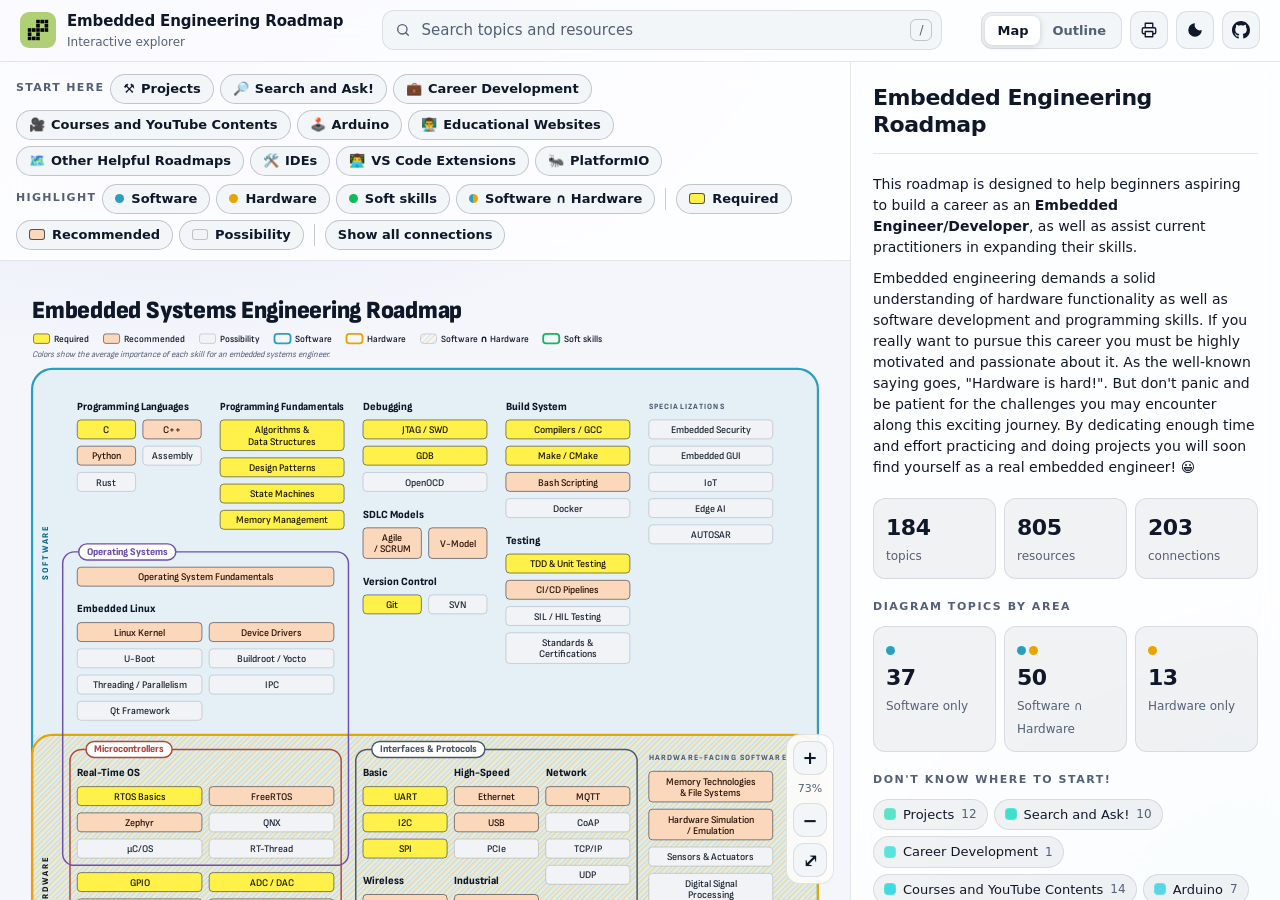
==== explorer/index.html @ 4564daca "refactor: rename site/ to explorer/" ====
<!doctype html>
<html lang="en" data-theme="dark">
<head>
  <meta charset="utf-8">
  <meta name="viewport" content="width=device-width, initial-scale=1">
  <meta http-equiv="Content-Security-Policy" content="default-src 'self'; script-src 'self'; style-src 'self'; font-src 'self'; img-src 'self' data:; connect-src 'self' https://raw.githubusercontent.com; base-uri 'none'; form-action 'none'; object-src 'none'">
  <title>Embedded Engineering Roadmap · Explorer</title>
  <meta name="description" content="Interactive map of the Embedded Systems Engineering Roadmap: explore topics, how they connect, and their learning resources.">
  <link rel="icon" href="assets/logo.svg" type="image/svg+xml">
  <link rel="stylesheet" href="styles.css">
  <link rel="stylesheet" href="map.css">
  <script type="module" src="app.js"></script>
</head>
<body>
  <div class="app">
    <header class="topbar">
      <a class="brand" href="#/" aria-label="Roadmap overview">
        <img class="brand-mark" src="assets/logo.svg" alt="" width="36" height="36">
        <span class="brand-text">
          <strong>Embedded Engineering Roadmap</strong>
          <span>Interactive explorer</span>
        </span>
      </a>

      <div class="search" role="search">
        <svg class="search-icon" viewBox="0 0 24 24" width="16" height="16" aria-hidden="true"><circle cx="11" cy="11" r="7" fill="none" stroke="currentColor" stroke-width="2"/><path d="m20 20-4.2-4.2" stroke="currentColor" stroke-width="2" stroke-linecap="round"/></svg>
        <input id="search" type="search" placeholder="Search topics and resources" autocomplete="off" spellcheck="false"
          role="combobox" aria-label="Search topics and resources" aria-expanded="false" aria-controls="search-results" aria-autocomplete="list">
        <kbd aria-hidden="true">/</kbd>
        <div id="search-results" class="search-results" role="listbox" aria-label="Search results" hidden></div>
      </div>

      <div class="actions">
        <div class="segmented" role="tablist" aria-label="View">
          <button type="button" role="tab" data-view="map" aria-selected="true" aria-controls="diagram">Map</button>
          <button type="button" role="tab" data-view="list" aria-selected="false" aria-controls="outline">Outline</button>
        </div>
        <button type="button" id="print" class="icon-btn" aria-label="Print or save the roadmap as PDF" title="Print or save as PDF (A4)">
          <svg viewBox="0 0 24 24" width="18" height="18" aria-hidden="true"><path d="M7 9V3h10v6M7 17H5a2 2 0 0 1-2-2v-4a2 2 0 0 1 2-2h14a2 2 0 0 1 2 2v4a2 2 0 0 1-2 2h-2M7 14h10v7H7z" fill="none" stroke="currentColor" stroke-width="1.8" stroke-linejoin="round"/></svg>
        </button>
        <a class="icon-btn text-btn" href="Embedded-Engineering-Roadmap.pdf" download data-download hidden title="Download the roadmap as PDF (A4)">
          <svg viewBox="0 0 24 24" width="16" height="16" aria-hidden="true"><path d="M12 4v11m0 0-4.5-4.5M12 15l4.5-4.5M5 19h14" fill="none" stroke="currentColor" stroke-width="1.9" stroke-linecap="round" stroke-linejoin="round"/></svg>PDF
        </a>
        <a class="icon-btn text-btn" href="Embedded-Engineering-Roadmap.png" download data-download hidden title="Download the roadmap as PNG image">
          <svg viewBox="0 0 24 24" width="16" height="16" aria-hidden="true"><path d="M12 4v11m0 0-4.5-4.5M12 15l4.5-4.5M5 19h14" fill="none" stroke="currentColor" stroke-width="1.9" stroke-linecap="round" stroke-linejoin="round"/></svg>PNG
        </a>
        <button type="button" id="theme" class="icon-btn" aria-label="Switch color theme" title="Switch color theme">
          <svg viewBox="0 0 24 24" width="18" height="18" aria-hidden="true"><path d="M12 3a9 9 0 1 0 9 9A7 7 0 0 1 12 3Z" fill="currentColor"/></svg>
        </button>
        <a class="icon-btn" href="https://github.com/m3y54m/Embedded-Engineering-Roadmap" target="_blank" rel="noopener noreferrer" aria-label="Repository on GitHub" title="Repository on GitHub">
          <svg viewBox="0 0 16 16" width="18" height="18" aria-hidden="true"><path fill="currentColor" d="M8 0C3.58 0 0 3.58 0 8c0 3.54 2.29 6.53 5.47 7.59.4.07.55-.17.55-.38 0-.19-.01-.82-.01-1.49-2.01.37-2.53-.49-2.69-.94-.09-.23-.48-.94-.82-1.13-.28-.15-.68-.52-.01-.53.63-.01 1.08.58 1.23.82.72 1.21 1.87.87 2.33.66.07-.52.28-.87.51-1.07-1.78-.2-3.64-.89-3.64-3.95 0-.87.31-1.59.82-2.15-.08-.2-.36-1.02.08-2.12 0 0 .67-.21 2.2.82.64-.18 1.32-.27 2-.27.68 0 1.36.09 2 .27 1.53-1.04 2.2-.82 2.2-.82.44 1.1.16 1.92.08 2.12.51.56.82 1.27.82 2.15 0 3.07-1.87 3.75-3.65 3.95.29.25.54.73.54 1.48 0 1.07-.01 1.93-.01 2.2 0 .21.15.46.55.38A8.01 8.01 0 0 0 16 8c0-4.42-3.58-8-8-8Z"/></svg>
        </a>
      </div>
    </header>

    <main class="layout">
      <section class="stage" aria-label="Roadmap">
        <div id="diagram" class="map-view" role="tabpanel" hidden></div>
        <div id="outline" class="outline" role="tabpanel" hidden></div>
        <div id="status" class="status" role="status">
          <span class="spinner" aria-hidden="true"></span>
          <span>Loading roadmap…</span>
        </div>
      </section>

      <aside id="panel" class="panel" aria-label="Topic details" tabindex="-1"></aside>
    </main>
  </div>
</body>
</html>
---- explorer/styles.css ----
@font-face {
  font-family: "Sofia Sans Semi Condensed";
  src: url("fonts/SofiaSansSemiCondensed.woff2") format("woff2");
  font-weight: 1 1000;
  font-display: swap;
}

:root {
  --font: "Inter", ui-sans-serif, system-ui, -apple-system, "Segoe UI", Roboto, "Helvetica Neue", Arial, sans-serif, "Apple Color Emoji", "Segoe UI Emoji";
  /* The roadmap's display typeface. */
  --font-display: "Sofia Sans Semi Condensed", "Arial Narrow", var(--font);
  --radius: 14px;
  --ease: cubic-bezier(0.22, 1, 0.36, 1);
}

html[data-theme="dark"] {
  color-scheme: dark;
  --bg: #060914;
  --glow-a: rgba(91, 103, 255, 0.18);
  --glow-b: rgba(20, 184, 166, 0.12);
  --surface: rgba(14, 20, 37, 0.74);
  --surface-solid: #0f1628;
  --surface-2: rgba(30, 41, 68, 0.55);
  --chip: rgba(148, 163, 184, 0.1);
  --chip-hover: rgba(148, 163, 184, 0.18);
  --border: rgba(148, 163, 184, 0.14);
  --border-strong: rgba(148, 163, 184, 0.3);
  --text: #e9edf6;
  --muted: #94a3b8;
  --accent: #8fa8ff;
  --accent-2: #c38bff;
  --ring: rgba(143, 168, 255, 0.28);
  --shadow: 0 24px 64px rgba(0, 0, 0, 0.5);
  --beginner: #5eead4;
  --gem: #fcd34d;
  --sw: #62c6de;
  --hw: #ffc43d;
  --ss: #2ee07a;
  --sw-text: #7fd6eb;
  --hw-text: #ffd36b;
  --ss-text: #5ef09a;
  --g-os: #b9a6e0;
  --g-mcu: #ee9f97;
  --g-ifc: #b7c0cf;
  --area-tint: 0.07;
  --imp-required: #f4dc3a;
  --imp-required-text: #221c00;
  --imp-recommended: #f6c6a2;
  --imp-recommended-text: #2b1407;
  --imp-possible: #1d263b;
  --imp-possible-text: #dbe2ee;
  --box-edge: rgba(0, 0, 0, 0.55);
}

html[data-theme="light"] {
  color-scheme: light;
  --bg: #f4f6fb;
  --glow-a: rgba(99, 102, 241, 0.14);
  --glow-b: rgba(20, 184, 166, 0.12);
  --surface: rgba(255, 255, 255, 0.82);
  --surface-solid: #ffffff;
  --surface-2: rgba(241, 245, 249, 0.9);
  --chip: rgba(15, 23, 42, 0.05);
  --chip-hover: rgba(15, 23, 42, 0.09);
  --border: rgba(15, 23, 42, 0.1);
  --border-strong: rgba(15, 23, 42, 0.22);
  --text: #0f172a;
  --muted: #526077;
  --accent: #4f5ff0;
  --accent-2: #9b4fe0;
  --ring: rgba(79, 95, 240, 0.2);
  --shadow: 0 24px 60px rgba(15, 23, 42, 0.16);
  --beginner: #0f9f8f;
  --gem: #b7791f;
  --sw: #2b9fbf;
  --hw: #e8a400;
  --ss: #12b85a;
  --sw-text: #0b6a85;
  --hw-text: #8a5b00;
  --ss-text: #0b7a3b;
  --g-os: #6d4fb0;
  --g-mcu: #b2453c;
  --g-ifc: #4b5567;
  --area-tint: 0.08;
  --imp-required: #fff04a;
  --imp-required-text: #1d1a00;
  --imp-recommended: #fbd7bb;
  --imp-recommended-text: #2b1407;
  --imp-possible: #f1f3f6;
  --imp-possible-text: #1f2937;
  --box-edge: rgba(15, 23, 42, 0.7);
}

*,
*::before,
*::after {
  box-sizing: border-box;
}

[hidden] {
  display: none !important;
}

html,
body {
  height: 100%;
}

body {
  margin: 0;
  font: 15px/1.5 var(--font);
  color: var(--text);
  background:
    radial-gradient(1100px 760px at 12% -12%, var(--glow-a), transparent 62%),
    radial-gradient(900px 700px at 105% 110%, var(--glow-b), transparent 60%),
    var(--bg);
  overflow: hidden;
  -webkit-font-smoothing: antialiased;
}

a {
  color: var(--accent);
}

button {
  font: inherit;
  color: inherit;
}

:focus-visible {
  outline: 2px solid var(--accent);
  outline-offset: 2px;
}

.app {
  display: grid;
  grid-template-rows: auto minmax(0, 1fr);
  height: 100dvh;
}

/* Top bar */

.topbar {
  position: relative;
  z-index: 10;
  display: flex;
  align-items: center;
  gap: 18px;
  padding: 10px 20px;
  border-bottom: 1px solid var(--border);
  background: var(--surface);
  backdrop-filter: blur(16px) saturate(1.2);
}

.brand {
  display: flex;
  align-items: center;
  gap: 11px;
  color: inherit;
  text-decoration: none;
  white-space: nowrap;
}

.brand-mark {
  display: block;
  flex: none;
  width: 36px;
  height: 36px;
  border-radius: 9px;
}

.brand-text strong {
  display: block;
  font-size: 15px;
  letter-spacing: -0.01em;
}

.brand-text span {
  display: block;
  font-size: 12px;
  color: var(--muted);
}

.search {
  position: relative;
  flex: 1;
  max-width: 560px;
  margin-inline: auto;
}

.search input {
  width: 100%;
  height: 40px;
  padding: 0 40px 0 38px;
  border: 1px solid var(--border);
  border-radius: 12px;
  background: var(--surface-2);
  color: var(--text);
  font: inherit;
  outline: none;
  transition: border-color 0.15s, box-shadow 0.15s;
}

.search input::placeholder {
  color: var(--muted);
}

.search input:focus {
  border-color: var(--accent);
  box-shadow: 0 0 0 4px var(--ring);
}

.search input::-webkit-search-cancel-button {
  display: none;
}

.search-icon {
  position: absolute;
  top: 50%;
  left: 13px;
  color: var(--muted);
  transform: translateY(-50%);
  pointer-events: none;
}

.search kbd {
  position: absolute;
  top: 50%;
  right: 10px;
  min-width: 22px;
  padding: 1px 6px;
  border: 1px solid var(--border-strong);
  border-radius: 6px;
  color: var(--muted);
  font: 12px/18px var(--font);
  text-align: center;
  transform: translateY(-50%);
  pointer-events: none;
}

.search input:focus ~ kbd {
  display: none;
}

.search-results {
  position: absolute;
  top: calc(100% + 8px);
  right: 0;
  left: 0;
  max-height: min(70vh, 540px);
  padding: 6px;
  overflow: auto;
  border: 1px solid var(--border);
  border-radius: var(--radius);
  background: var(--surface-solid);
  box-shadow: var(--shadow);
}

.result-group {
  padding: 10px 10px 4px;
  color: var(--muted);
  font-size: 11px;
  font-weight: 700;
  letter-spacing: 0.12em;
  text-transform: uppercase;
}

.result {
  display: flex;
  align-items: center;
  gap: 10px;
  padding: 8px 10px;
  border-radius: 10px;
  cursor: pointer;
}

.result[aria-selected="true"],
.result:hover {
  background: var(--chip-hover);
}

.result-main {
  min-width: 0;
}

.result-title {
  overflow: hidden;
  text-overflow: ellipsis;
  white-space: nowrap;
}

.result-sub {
  overflow: hidden;
  color: var(--muted);
  font-size: 12px;
  text-overflow: ellipsis;
  white-space: nowrap;
}

.result-empty {
  padding: 14px 12px;
  color: var(--muted);
}

.actions {
  display: flex;
  align-items: center;
  gap: 8px;
}

.segmented {
  display: flex;
  padding: 3px;
  border: 1px solid var(--border);
  border-radius: 11px;
  background: var(--surface-2);
}

.segmented button {
  padding: 5px 12px;
  border: 0;
  border-radius: 8px;
  background: transparent;
  color: var(--muted);
  font-size: 13px;
  font-weight: 600;
  cursor: pointer;
}

.segmented button[aria-selected="true"] {
  background: var(--surface-solid);
  color: var(--text);
  box-shadow: 0 1px 6px rgba(0, 0, 0, 0.18);
}

.icon-btn {
  display: inline-grid;
  place-items: center;
  width: 38px;
  height: 38px;
  border: 1px solid var(--border);
  border-radius: 11px;
  background: var(--surface-2);
  color: var(--text);
  cursor: pointer;
  transition: background 0.15s, border-color 0.15s;
}

.icon-btn:hover {
  border-color: var(--border-strong);
  background: var(--chip-hover);
}

.text-btn {
  width: auto;
  grid-auto-flow: column;
  gap: 6px;
  padding: 0 11px;
  font-size: 13px;
  font-weight: 600;
  text-decoration: none;
}

/* Layout */

.layout {
  display: grid;
  grid-template-columns: minmax(0, 1fr) minmax(340px, 430px);
  min-height: 0;
}

.stage {
  position: relative;
  min-width: 0;
  min-height: 0;
}

.status {
  position: absolute;
  inset: 0;
  display: flex;
  align-items: center;
  justify-content: center;
  gap: 12px;
  color: var(--muted);
}

.spinner {
  width: 18px;
  height: 18px;
  border: 2px solid var(--border-strong);
  border-top-color: var(--accent);
  border-radius: 50%;
  animation: spin 0.8s linear infinite;
}

@keyframes spin {
  to {
    transform: rotate(360deg);
  }
}

.tooltip {
  position: absolute;
  top: 0;
  left: 0;
  z-index: 5;
  max-width: 300px;
  padding: 10px 12px;
  border: 1px solid var(--border);
  border-radius: 12px;
  background: color-mix(in srgb, var(--surface-solid) 72%, transparent);
  backdrop-filter: blur(3px);
  box-shadow: var(--shadow);
  font-size: 13px;
  pointer-events: none;
}

.tooltip strong {
  display: block;
  line-height: 1.3;
}

.tip-meta {
  color: var(--muted);
  font-size: 12px;
}

.tip-hint {
  margin-top: 6px;
  padding-top: 6px;
  border-top: 1px solid var(--border);
  color: var(--muted);
  font-size: 12px;
}

/* Outline view */

.outline {
  position: absolute;
  inset: 0;
  padding: 28px clamp(16px, 4vw, 56px) 48px;
  overflow: auto;
}

.outline h2 {
  margin: 0;
  font-size: 22px;
  letter-spacing: -0.02em;
}

.outline-group {
  margin-top: 26px;
}

.outline-group > h3 {
  margin: 0 0 8px;
  color: var(--muted);
  font-size: 12px;
  letter-spacing: 0.14em;
  text-transform: uppercase;
}

.tree {
  margin: 0;
  padding: 0;
  list-style: none;
}

.tree .tree {
  margin-left: 18px;
  padding-left: 10px;
  border-left: 1px dashed var(--border-strong);
}

.tree summary {
  display: flex;
  align-items: center;
  list-style: none;
  cursor: pointer;
}

.tree summary::-webkit-details-marker {
  display: none;
}

.tree summary::before {
  content: "";
  width: 7px;
  height: 7px;
  margin: 0 8px 0 4px;
  border-right: 1.6px solid var(--muted);
  border-bottom: 1.6px solid var(--muted);
  transform: rotate(-45deg);
  transition: transform 0.2s var(--ease);
}

.tree details[open] > summary::before {
  transform: rotate(45deg);
}

.tree li > .tree-btn {
  margin-left: 19px;
}

.tree-btn {
  display: flex;
  flex: 1;
  align-items: center;
  gap: 10px;
  min-width: 0;
  margin: 1px 0;
  padding: 6px 10px;
  border: 1px solid transparent;
  border-radius: 10px;
  background: transparent;
  text-align: left;
  cursor: pointer;
}

.tree-btn:hover {
  background: var(--chip);
}

.tree-btn[aria-current="true"] {
  border-color: var(--border-strong);
  background: var(--chip-hover);
}

.tree-title {
  flex: 1;
  min-width: 0;
}

.tree-count {
  color: var(--muted);
  font-size: 12px;
  font-variant-numeric: tabular-nums;
}

/* Details panel */

.panel {
  position: relative;
  z-index: 3;
  padding: 22px 22px 40px;
  overflow: auto;
  border-left: 1px solid var(--border);
  background: var(--surface);
  backdrop-filter: blur(18px) saturate(1.2);
  outline: none;
}

.panel-head {
  padding-bottom: 14px;
  border-bottom: 1px solid var(--border);
}

.crumbs {
  display: flex;
  flex-wrap: wrap;
  gap: 2px 4px;
  margin-bottom: 6px;
  color: var(--muted);
  font-size: 12px;
}

.crumbs button {
  padding: 0;
  border: 0;
  background: none;
  color: var(--muted);
  cursor: pointer;
}

.crumbs button:hover {
  color: var(--accent);
}

.panel-title {
  display: flex;
  align-items: center;
  gap: 10px;
  margin: 0;
  font-size: 22px;
  line-height: 1.25;
  letter-spacing: -0.02em;
}

.title-icon {
  font-size: 22px;
}

.swatch {
  display: inline-block;
  flex: none;
  width: 12px;
  height: 12px;
  border-radius: 4px;
  box-shadow: inset 0 0 0 1px rgba(255, 255, 255, 0.15);
}

.panel-title .swatch {
  width: 14px;
  height: 14px;
}

.meta {
  display: flex;
  flex-wrap: wrap;
  gap: 6px;
  margin-top: 12px;
}

.pill {
  padding: 3px 10px;
  border: 1px solid var(--border);
  border-radius: 999px;
  background: var(--chip);
  color: var(--muted);
  font-size: 12px;
}

.panel-section {
  margin-top: 20px;
}

.panel-section > h3,
.res-head h3 {
  margin: 0 0 10px;
  color: var(--muted);
  font-size: 11px;
  font-weight: 700;
  letter-spacing: 0.14em;
  text-transform: uppercase;
}

.desc p,
.desc ul {
  margin: 0 0 10px;
  color: var(--text);
  font-size: 14px;
}

.desc ul {
  padding-left: 20px;
}

.desc code {
  padding: 1px 5px;
  border-radius: 5px;
  background: var(--chip);
  font-size: 0.92em;
}

.chips {
  display: flex;
  flex-wrap: wrap;
  gap: 6px;
}

.chip-btn {
  display: inline-flex;
  align-items: center;
  gap: 7px;
  max-width: 100%;
  padding: 5px 10px;
  border: 1px solid var(--border);
  border-radius: 999px;
  background: var(--chip);
  font-size: 13px;
  text-align: left;
  cursor: pointer;
  transition: border-color 0.15s, background 0.15s;
}

.chip-btn:hover {
  border-color: var(--border-strong);
  background: var(--chip-hover);
}

.chip-btn .n {
  color: var(--muted);
  font-size: 12px;
  font-variant-numeric: tabular-nums;
}

.related {
  display: grid;
  gap: 6px;
  margin: 0;
  padding: 0;
  list-style: none;
}

.related button {
  display: grid;
  grid-template-columns: auto 1fr;
  gap: 2px 10px;
  width: 100%;
  padding: 8px 10px;
  border: 1px solid var(--border);
  border-radius: 12px;
  background: var(--chip);
  text-align: left;
  cursor: pointer;
}

.related button:hover {
  border-color: var(--border-strong);
  background: var(--chip-hover);
}

.related .swatch {
  margin-top: 5px;
}

.related .why {
  grid-column: 2;
  color: var(--muted);
  font-size: 12px;
  line-height: 1.4;
}

.res-head {
  display: flex;
  align-items: baseline;
  justify-content: space-between;
  gap: 10px;
}

.res-head .count {
  color: var(--muted);
  font-size: 12px;
}

.toggle {
  display: flex;
  align-items: center;
  gap: 8px;
  margin-bottom: 10px;
  color: var(--muted);
  font-size: 13px;
  cursor: pointer;
}

.toggle input {
  accent-color: var(--accent);
}

.filters {
  display: flex;
  flex-wrap: wrap;
  gap: 6px;
  margin-bottom: 12px;
}

.filter {
  padding: 4px 10px;
  border: 1px solid var(--border);
  border-radius: 999px;
  background: transparent;
  color: var(--muted);
  font-size: 12px;
  cursor: pointer;
}

.filter[aria-pressed="true"] {
  border-color: var(--accent);
  background: var(--ring);
  color: var(--text);
}

.filter.reset {
  border-style: dashed;
}

.res-group {
  margin: 14px 0 6px;
}

.res-group button {
  padding: 0;
  border: 0;
  background: none;
  color: var(--text);
  font-size: 13px;
  font-weight: 700;
  cursor: pointer;
}

.res-group button:hover {
  color: var(--accent);
}

.res-list {
  display: grid;
  gap: 8px;
  margin: 0;
  padding: 0;
  list-style: none;
}

.res {
  position: relative;
  display: grid;
  grid-template-columns: 34px minmax(0, 1fr);
  gap: 12px;
  padding: 10px 12px;
  border: 1px solid var(--border);
  border-radius: 12px;
  background: var(--chip);
  transition: border-color 0.15s, background-color 0.15s, box-shadow 0.15s, transform 0.15s var(--ease);
}

.res:hover {
  border-color: var(--accent);
  background: color-mix(in srgb, var(--accent) 7%, var(--chip));
  box-shadow: 0 4px 14px -6px color-mix(in srgb, var(--accent) 45%, transparent);
  transform: translateY(-1px);
}

.res:focus-within {
  border-color: var(--accent);
  box-shadow: 0 0 0 3px var(--ring);
}

.res.flash {
  animation: flash 1.8s var(--ease);
}

@keyframes flash {
  0%,
  40% {
    border-color: var(--accent);
    box-shadow: 0 0 0 4px var(--ring);
  }
}

.res-icon {
  display: grid;
  place-items: center;
  width: 34px;
  height: 34px;
  border-radius: 10px;
  background: var(--surface-2);
  font-size: 17px;
}

.res-title {
  color: var(--text);
  font-weight: 600;
  line-height: 1.35;
  text-decoration: none;
  outline: none;
}

/* The title link covers the whole card, so clicking anywhere on it opens the resource. */
.res-title::after {
  content: "";
  position: absolute;
  inset: 0;
  border-radius: 12px;
}

.res-meta {
  display: flex;
  flex-wrap: wrap;
  align-items: center;
  gap: 4px 8px;
  margin-top: 4px;
  color: var(--muted);
  font-size: 12px;
}

.badge {
  padding: 0 7px;
  border-radius: 999px;
  font-size: 11px;
  font-weight: 700;
  line-height: 18px;
}

.badge.beginner {
  background: color-mix(in srgb, var(--beginner) 18%, transparent);
  color: var(--beginner);
}

.badge.gem {
  background: color-mix(in srgb, var(--gem) 18%, transparent);
  color: var(--gem);
}

.res-note {
  margin: 4px 0 0;
  color: var(--muted);
  font-size: 13px;
}

.res-also {
  position: relative;
  z-index: 1;
  margin-top: 6px;
  color: var(--muted);
  font-size: 12px;
}

.link-btn {
  padding: 0;
  border: 0;
  background: none;
  color: var(--accent);
  cursor: pointer;
}

.link-btn:hover {
  text-decoration: underline;
}

.empty {
  padding: 16px;
  border: 1px dashed var(--border-strong);
  border-radius: 12px;
  color: var(--muted);
  font-size: 13px;
  text-align: center;
}

.stats {
  display: grid;
  grid-template-columns: repeat(3, 1fr);
  gap: 8px;
}

.stat {
  padding: 12px;
  border: 1px solid var(--border);
  border-radius: 12px;
  background: var(--chip);
}

.stat b {
  display: block;
  font-size: 22px;
  letter-spacing: -0.02em;
}

.stat span {
  color: var(--muted);
  font-size: 12px;
}

.howto {
  display: grid;
  gap: 6px;
  margin: 0;
  padding: 0;
  color: var(--muted);
  font-size: 13px;
  list-style: none;
}

.howto kbd {
  padding: 0 5px;
  border: 1px solid var(--border-strong);
  border-radius: 5px;
  font: 12px var(--font);
}

.credits {
  display: grid;
  grid-template-columns: 48px minmax(0, 1fr);
  gap: 14px;
  align-items: start;
  color: var(--muted);
  font-size: 13px;
}

.credits-logo {
  border-radius: 10px;
}

.credits-body p {
  margin: 0 0 4px;
}

.credits-body strong {
  color: var(--text);
}

.credits-badge {
  display: block;
  margin-top: 8px;
}

.sheet-close {
  display: none;
}

/* Area markers used across views */

.area-dots {
  display: inline-flex;
  gap: 3px;
  align-items: center;
  flex: none;
}

.dot {
  display: inline-block;
  width: 9px;
  height: 9px;
  border-radius: 50%;
}

.dot.sw { background: var(--sw); }
.dot.hw { background: var(--hw); }
.dot.ss { background: var(--ss); }

.result-title .area-dots {
  margin-left: 8px;
}

.tip-areas {
  display: flex;
  align-items: center;
  gap: 6px;
  margin-top: 2px;
  font-size: 12px;
}

.area-pill {
  display: inline-flex;
  align-items: center;
  gap: 6px;
  color: var(--text);
}

.imp-pill.required {
  border-color: transparent;
  background: var(--imp-required);
  color: var(--imp-required-text);
  font-weight: 600;
}

.imp-pill.recommended {
  border-color: transparent;
  background: var(--imp-recommended);
  color: var(--imp-recommended-text);
  font-weight: 600;
}

.stats.areas .stat .area-dots {
  margin-bottom: 4px;
}

.tree-btn .area-dots {
  margin-right: 4px;
}

/* Map view styles are in map.css. */

/* Small screens: the panel becomes a bottom sheet. */

@media (max-width: 960px) {
  .layout {
    grid-template-columns: minmax(0, 1fr);
  }

  .panel {
    position: fixed;
    right: 0;
    bottom: 0;
    left: 0;
    z-index: 30;
    max-height: 80dvh;
    border-top: 1px solid var(--border);
    border-left: 0;
    border-radius: 22px 22px 0 0;
    background: var(--surface-solid);
    box-shadow: var(--shadow);
    transform: translateY(105%);
    transition: transform 0.35s var(--ease);
  }

  .panel.open {
    transform: none;
  }

  .sheet-close {
    display: inline-grid;
    float: right;
    width: 32px;
    height: 32px;
  }

  .brand-text span {
    display: none;
  }

  .topbar {
    flex-wrap: wrap;
    gap: 10px;
    padding: 10px 12px;
  }

  .search {
    order: 3;
    flex-basis: 100%;
    max-width: none;
  }

  .actions {
    margin-left: auto;
  }
}

@media (max-width: 520px) {
  .brand-text {
    display: none;
  }

  .actions {
    gap: 6px;
  }

  /* Phones get the PDF download instead of printing. */
  #print {
    display: none;
  }

  .text-btn {
    padding: 0 9px;
  }

  .text-btn svg {
    display: none;
  }
}

@media (prefers-reduced-motion: reduce) {
  *,
  *::before,
  *::after {
    animation: none !important;
    transition: none !important;
  }
}
---- explorer/map.css ----
/* Map view: the roadmap diagram. */

.map-view {
  position: absolute;
  inset: 0;
  display: grid;
  grid-template-rows: auto minmax(0, 1fr);
}

.map-top {
  position: relative;
  z-index: 2;
  display: grid;
  gap: 8px;
  padding: 12px 16px 10px;
  border-bottom: 1px solid var(--border);
  background: var(--surface);
  backdrop-filter: blur(12px);
}

.start-strip,
.map-toolbar {
  display: flex;
  flex-wrap: wrap;
  align-items: center;
  gap: 6px;
}

.start-strip > *,
.map-toolbar > * {
  flex: none;
}

.map-toolbar-label {
  min-width: 74px;
  color: var(--muted);
  font-size: 11px;
  font-weight: 700;
  letter-spacing: 0.12em;
  text-transform: uppercase;
}

.start-chip,
.map-chip {
  display: inline-flex;
  align-items: center;
  gap: 6px;
  min-height: 30px;
  padding: 4px 12px;
  border: 1px solid var(--border-strong);
  border-radius: 999px;
  background: var(--surface-2);
  color: var(--text);
  font-size: 13px;
  font-weight: 600;
  cursor: pointer;
  transition: background 0.15s, border-color 0.15s;
}

.start-chip:hover,
.map-chip:hover {
  border-color: var(--accent);
  background: var(--chip-hover);
}

.map-chip > span {
  display: inline-flex;
  align-items: center;
  gap: 7px;
}

.map-chip[aria-pressed="true"] {
  border-color: var(--accent);
  background: var(--accent);
  color: var(--bg);
}

.map-chip.clear {
  border-style: dashed;
  background: transparent;
}

.map-toolbar-sep {
  width: 1px;
  height: 22px;
  margin: 0 4px;
  background: var(--border-strong);
}

.map-summary {
  margin-left: 4px;
  color: var(--muted);
  font-size: 12.5px;
}

.dot.both {
  background: linear-gradient(90deg, var(--sw) 50%, var(--hw) 50%);
}

.imp-swatch {
  display: inline-block;
  width: 16px;
  height: 11px;
  border: 1px solid var(--box-edge);
  border-radius: 3px;
}

.imp-swatch.required { background: var(--imp-required); }
.imp-swatch.recommended { background: var(--imp-recommended); }
.imp-swatch.possible { background: var(--imp-possible); border-color: var(--border-strong); }

.map-canvas {
  position: relative;
  min-height: 0;
}

.diagram {
  display: block;
  width: 100%;
  height: 100%;
  font-family: var(--font-display);
  touch-action: none;
  user-select: none;
  cursor: grab;
}

.diagram.panning {
  cursor: grabbing;
}

.page-bg {
  fill: transparent;
}

.page-title {
  fill: var(--text);
  font-size: 34px;
  font-weight: 900;
  letter-spacing: -0.01em;
}

.legend-text {
  fill: var(--text);
  font-size: 13px;
  font-weight: 600;
}

.legend-note {
  fill: var(--muted);
  font-size: 12px;
  font-style: italic;
}

.legend-imp { stroke: var(--box-edge); stroke-width: 1; }
.legend-imp.required { fill: var(--imp-required); }
.legend-imp.recommended { fill: var(--imp-recommended); }
.legend-imp.possible { fill: var(--imp-possible); stroke: var(--border-strong); }
.legend-area { fill: none; stroke-width: 2.5; }
.legend-area.sw { stroke: var(--sw); }
.legend-area.hw { stroke: var(--hw); }
.legend-area.ss { stroke: var(--ss); }
.legend-hatch { fill: url(#cross-hatch); stroke: var(--border-strong); }

.area-fill {
  stroke: none;
  fill-opacity: var(--area-tint);
}

.area-fill.sw { fill: var(--sw); }
.area-fill.hw { fill: var(--hw); }
.area-fill.ss { fill: var(--ss); fill-opacity: calc(var(--area-tint) * 1.6); }

.area-line {
  fill: none;
  stroke-width: 3;
}

.area-line.sw { stroke: var(--sw); }
.area-line.hw { stroke: var(--hw); }
.area-line.ss { stroke: var(--ss); stroke-width: 2.5; }

.overlap-fill {
  fill: url(#cross-hatch);
}

.hatch-a,
.hatch-b {
  stroke-width: 2.4;
  stroke-opacity: 0.2;
}

.hatch-a { stroke: var(--sw); }
.hatch-b { stroke: var(--hw); }

.band-label {
  font-size: 12px;
  font-weight: 800;
  letter-spacing: 0.22em;
}

.band-label.sw { fill: var(--sw-text); }
.band-label.hw { fill: var(--hw-text); }
.band-label.both { fill: var(--text); }
.band-label.ss { fill: var(--ss-text); }

.group-line {
  fill: none;
  stroke-width: 2;
}

.group-line.g-os { stroke: var(--g-os); }
.group-line.g-mcu { stroke: var(--g-mcu); }
.group-line.g-ifc { stroke: var(--g-ifc); }

.tag-bg {
  fill: var(--surface-solid);
  stroke-width: 2;
}

.tag-text {
  font-size: 14px;
  font-weight: 800;
  pointer-events: none;
}

.group-tag.g-os .tag-bg { stroke: var(--g-os); }
.group-tag.g-mcu .tag-bg { stroke: var(--g-mcu); }
.group-tag.g-ifc .tag-bg { stroke: var(--g-ifc); }
.group-tag.g-os .tag-text { fill: var(--g-os); }
.group-tag.g-mcu .tag-text { fill: var(--g-mcu); }
.group-tag.g-ifc .tag-text { fill: var(--g-ifc); }

.cluster-caption {
  fill: var(--muted);
  font-size: 11px;
  font-weight: 800;
  letter-spacing: 0.14em;
}

.box .box-bg {
  stroke: var(--box-edge);
  stroke-width: 1;
  transition: filter 0.15s, stroke 0.15s;
}

.box.required .box-bg { fill: var(--imp-required); }
.box.recommended .box-bg { fill: var(--imp-recommended); }
.box.possible .box-bg { fill: var(--imp-possible); stroke: var(--border-strong); }

.box-text {
  font-size: 14px;
  font-weight: 600;
  pointer-events: none;
}

.box.required .box-text { fill: var(--imp-required-text); }
.box.recommended .box-text { fill: var(--imp-recommended-text); }
.box.possible .box-text { fill: var(--imp-possible-text); }

.box .header-text {
  fill: var(--text);
  font-size: 15px;
  font-weight: 800;
}

.target {
  cursor: pointer;
  outline: none;
}

.box.target:hover .box-bg,
.box.lit .box-bg {
  filter: brightness(1.06);
  stroke: var(--accent);
  stroke-width: 2.2;
}

.header-bg {
  fill: transparent;
  transition: fill 0.15s;
}

.box.header.target:hover .header-bg,
.box.header.selected .header-bg {
  fill: color-mix(in srgb, var(--accent) 14%, transparent);
}

.group-tag.target:hover .tag-bg {
  fill: color-mix(in srgb, var(--surface-solid) 85%, var(--accent));
  stroke-width: 3;
}

.box.selected .box-bg {
  stroke: var(--text);
  stroke-width: 3;
}

.box.target:focus-visible .box-bg,
.group-tag.target:focus-visible .tag-bg {
  stroke: var(--accent);
  stroke-width: 3.5;
}

.box.header.target:focus-visible .header-bg {
  stroke: var(--accent);
  stroke-width: 2;
}

.layer-boxes .box {
  transition: opacity 0.2s;
}

.diagram.filtering .box:not(.match, .header) {
  opacity: 0.15;
}

.diagram.has-focus:not(.filtering) .box:not(.lit, .header) {
  opacity: 0.35;
}

.link,
.link-all {
  fill: none;
  stroke: var(--accent);
  stroke-linecap: round;
  pointer-events: none;
}

.link.evidence,
.link-all.evidence {
  stroke-dasharray: 5 5;
  stroke-opacity: 0.45;
}

.link-end {
  fill: var(--accent);
}

.link-all {
  stroke-opacity: 0.4;
}

.link-all.curated {
  stroke-width: 1.2px;
  stroke-opacity: 0.28;
}

.layer-linksAll {
  opacity: 0;
  transition: opacity 0.25s;
}

.diagram.show-all .layer-linksAll {
  opacity: 1;
}

.diagram.show-all.has-focus .layer-linksAll {
  opacity: 0.2;
}

.credit-main {
  fill: var(--text);
  font-size: 14px;
  font-weight: 700;
}

.credit-text {
  fill: var(--muted);
  font-size: 12.5px;
  font-weight: 600;
}

.credit-strong {
  fill: var(--text);
  font-weight: 800;
}

.credit-icon {
  fill: var(--text);
}

.page-credits a:hover text {
  text-decoration: underline;
}

.zoom-controls {
  position: absolute;
  right: 16px;
  bottom: 16px;
  display: grid;
  justify-items: center;
  gap: 6px;
  padding: 6px;
  border: 1px solid var(--border);
  border-radius: 14px;
  background: var(--surface);
  backdrop-filter: blur(10px);
}

.zoom-controls .icon-btn {
  width: 34px;
  height: 34px;
  font-size: 18px;
  font-weight: 700;
}

.zoom-level {
  color: var(--muted);
  font-size: 11px;
  font-variant-numeric: tabular-nums;
}

@media (max-width: 960px) {
  .map-top {
    padding: 8px 10px;
  }

  /* One swipeable row per strip; the fade at the right edge shows there is more. */
  .start-strip,
  .map-toolbar {
    flex-wrap: nowrap;
    overflow-x: auto;
    scrollbar-width: none;
    padding-right: 28px;
    mask-image: linear-gradient(90deg, #000 calc(100% - 28px), transparent);
  }

  .start-strip::-webkit-scrollbar,
  .map-toolbar::-webkit-scrollbar {
    display: none;
  }

  .start-chip,
  .map-chip,
  .map-toolbar-label,
  .map-summary {
    flex: none;
  }

  .zoom-controls {
    bottom: 12px;
    right: 12px;
  }
}

/* Printing: the diagram alone on an A4 page, in print colors. */

@page {
  size: A4 portrait;
  margin: 8mm;
}

@media print {
  /* Print the final colors, not a frame of the screen-to-print color transition. */
  *,
  *::before,
  *::after {
    transition: none !important;
    animation: none !important;
  }

  html[data-theme] {
    color-scheme: light;
    --bg: #ffffff;
    --text: #0f172a;
    --muted: #475569;
    --surface-solid: #ffffff;
    --border-strong: rgba(15, 23, 42, 0.35);
    --chip-hover: #ffffff;
    --accent: #3b4fd8;
    --sw: #2b9fbf;
    --hw: #e8a400;
    --ss: #12b85a;
    --sw-text: #0b6a85;
    --hw-text: #8a5b00;
    --ss-text: #0b7a3b;
    --g-os: #6d4fb0;
    --g-mcu: #b2453c;
    --g-ifc: #4b5567;
    --area-tint: 0.06;
    --imp-required: #fff04a;
    --imp-required-text: #1d1a00;
    --imp-recommended: #fbd7bb;
    --imp-recommended-text: #2b1407;
    --imp-possible: #f1f3f6;
    --imp-possible-text: #1f2937;
    --box-edge: rgba(15, 23, 42, 0.75);
  }

  html,
  body {
    height: auto;
    overflow: visible;
    background: #ffffff;
    print-color-adjust: exact;
    -webkit-print-color-adjust: exact;
  }

  .topbar,
  .panel,
  .map-top,
  .zoom-controls,
  .tooltip,
  #outline,
  .status {
    display: none !important;
  }

  .app,
  .layout,
  .stage,
  .map-view,
  .map-canvas {
    display: block !important;
    position: static !important;
    height: auto !important;
    overflow: visible !important;
  }

  .diagram {
    width: 100%;
    height: auto;
    max-height: 280mm;
  }

  .diagram .box,
  .diagram .box-bg {
    opacity: 1 !important;
    filter: none !important;
  }

  .layer-links,
  .layer-linksAll {
    display: none;
  }
}
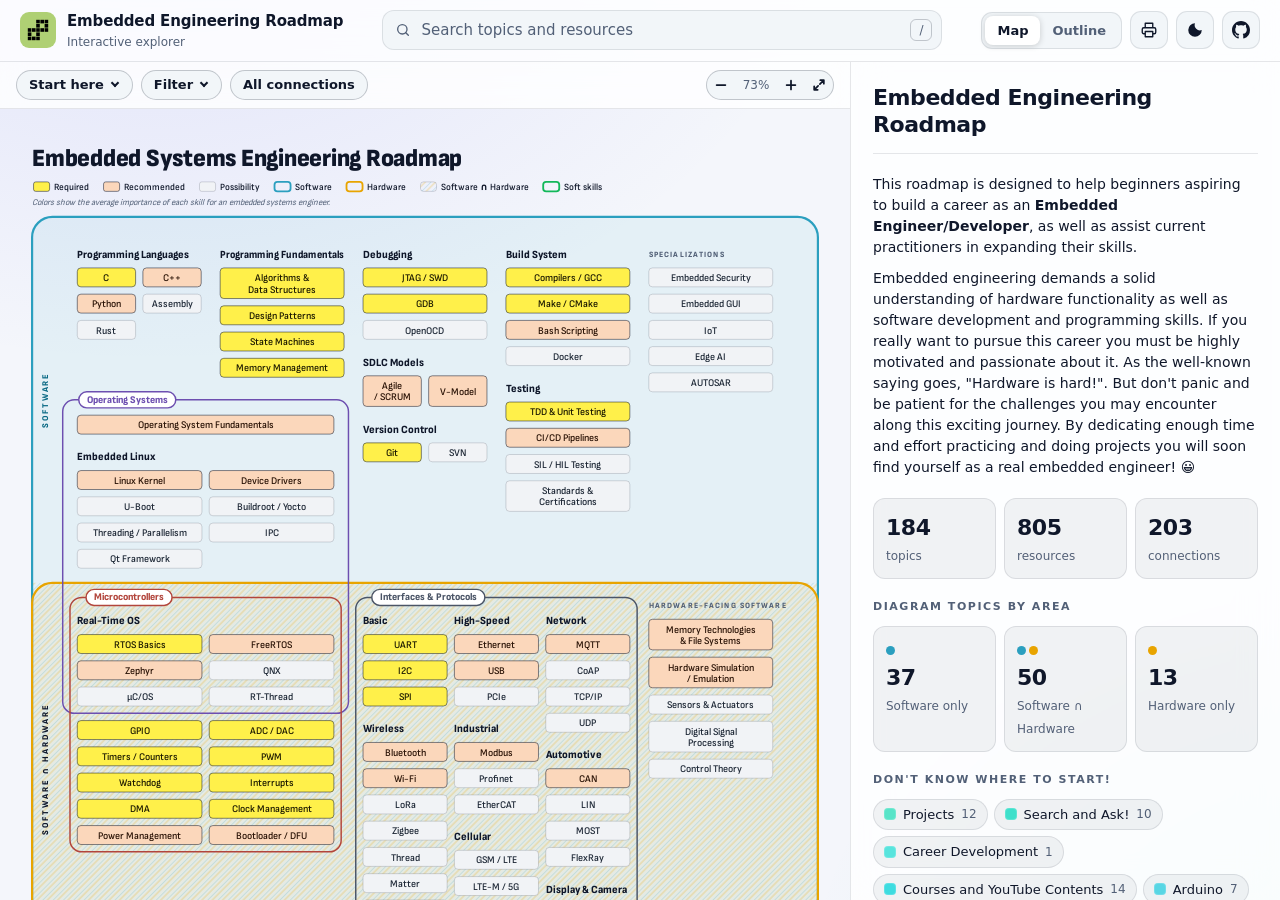
==== commit 336e1c46: "feat(explorer): single download button with PDF/PNG menu" ====
--- a/explorer/index.html
+++ b/explorer/index.html
@@ -38,12 +38,15 @@
         <button type="button" id="print" class="icon-btn" aria-label="Print or save the roadmap as PDF" title="Print or save as PDF (A4)">
           <svg viewBox="0 0 24 24" width="18" height="18" aria-hidden="true"><path d="M7 9V3h10v6M7 17H5a2 2 0 0 1-2-2v-4a2 2 0 0 1 2-2h14a2 2 0 0 1 2 2v4a2 2 0 0 1-2 2h-2M7 14h10v7H7z" fill="none" stroke="currentColor" stroke-width="1.8" stroke-linejoin="round"/></svg>
         </button>
-        <a class="icon-btn text-btn" href="Embedded-Engineering-Roadmap.pdf" download data-download hidden title="Download the roadmap as PDF (A4)">
-          <svg viewBox="0 0 24 24" width="16" height="16" aria-hidden="true"><path d="M12 4v11m0 0-4.5-4.5M12 15l4.5-4.5M5 19h14" fill="none" stroke="currentColor" stroke-width="1.9" stroke-linecap="round" stroke-linejoin="round"/></svg>PDF
-        </a>
-        <a class="icon-btn text-btn" href="Embedded-Engineering-Roadmap.png" download data-download hidden title="Download the roadmap as PNG image">
-          <svg viewBox="0 0 24 24" width="16" height="16" aria-hidden="true"><path d="M12 4v11m0 0-4.5-4.5M12 15l4.5-4.5M5 19h14" fill="none" stroke="currentColor" stroke-width="1.9" stroke-linecap="round" stroke-linejoin="round"/></svg>PNG
-        </a>
+        <details class="download-menu" id="download" hidden>
+          <summary class="icon-btn" aria-label="Download the roadmap" title="Download the roadmap">
+            <svg viewBox="0 0 24 24" width="18" height="18" aria-hidden="true"><path d="M12 4v11m0 0-4.5-4.5M12 15l4.5-4.5M5 19h14" fill="none" stroke="currentColor" stroke-width="1.9" stroke-linecap="round" stroke-linejoin="round"/></svg>
+          </summary>
+          <div class="download-panel">
+            <a class="download-item" href="Embedded-Engineering-Roadmap.pdf" download data-download hidden><b>PDF</b><span>A4, for printing</span></a>
+            <a class="download-item" href="Embedded-Engineering-Roadmap.png" download data-download hidden><b>PNG</b><span>Image</span></a>
+          </div>
+        </details>
         <button type="button" id="theme" class="icon-btn" aria-label="Switch color theme" title="Switch color theme">
           <svg viewBox="0 0 24 24" width="18" height="18" aria-hidden="true"><path d="M12 3a9 9 0 1 0 9 9A7 7 0 0 1 12 3Z" fill="currentColor"/></svg>
         </button>
--- a/explorer/styles.css
+++ b/explorer/styles.css
@@ -351,14 +351,57 @@
   background: var(--chip-hover);
 }
 
-.text-btn {
-  width: auto;
-  grid-auto-flow: column;
-  gap: 6px;
-  padding: 0 11px;
-  font-size: 13px;
-  font-weight: 600;
+.download-menu {
+  position: relative;
+}
+
+.download-menu > summary {
+  list-style: none;
+}
+
+.download-menu > summary::-webkit-details-marker {
+  display: none;
+}
+
+.download-menu[open] > summary {
+  border-color: var(--accent);
+}
+
+.download-panel {
+  position: absolute;
+  top: calc(100% + 8px);
+  right: 0;
+  display: grid;
+  gap: 2px;
+  min-width: 190px;
+  padding: 6px;
+  border: 1px solid var(--border);
+  border-radius: var(--radius);
+  background: var(--surface-solid);
+  box-shadow: var(--shadow);
+}
+
+.download-item {
+  display: grid;
+  gap: 1px;
+  padding: 8px 10px;
+  border-radius: 8px;
+  color: var(--text);
   text-decoration: none;
+}
+
+.download-item:hover,
+.download-item:focus-visible {
+  background: var(--chip-hover);
+}
+
+.download-item b {
+  font-size: 14px;
+}
+
+.download-item span {
+  color: var(--muted);
+  font-size: 12px;
 }
 
 /* Layout */
@@ -1128,14 +1171,6 @@
   #print {
     display: none;
   }
-
-  .text-btn {
-    padding: 0 9px;
-  }
-
-  .text-btn svg {
-    display: none;
-  }
 }
 
 @media (prefers-reduced-motion: reduce) {
--- a/explorer/map.css
+++ b/explorer/map.css
@@ -9,38 +9,23 @@
 
 .map-top {
   position: relative;
-  z-index: 2;
-  display: grid;
-  gap: 8px;
-  padding: 12px 16px 10px;
+  z-index: 3;
+  padding: 8px 16px;
   border-bottom: 1px solid var(--border);
   background: var(--surface);
   backdrop-filter: blur(12px);
 }
 
-.start-strip,
 .map-toolbar {
   display: flex;
-  flex-wrap: wrap;
   align-items: center;
-  gap: 6px;
-}
-
-.start-strip > *,
+  gap: 8px;
+}
+
 .map-toolbar > * {
   flex: none;
 }
 
-.map-toolbar-label {
-  min-width: 74px;
-  color: var(--muted);
-  font-size: 11px;
-  font-weight: 700;
-  letter-spacing: 0.12em;
-  text-transform: uppercase;
-}
-
-.start-chip,
 .map-chip {
   display: inline-flex;
   align-items: center;
@@ -57,7 +42,6 @@
   transition: background 0.15s, border-color 0.15s;
 }
 
-.start-chip:hover,
 .map-chip:hover {
   border-color: var(--accent);
   background: var(--chip-hover);
@@ -80,11 +64,116 @@
   background: transparent;
 }
 
-.map-toolbar-sep {
-  width: 1px;
-  height: 22px;
-  margin: 0 4px;
-  background: var(--border-strong);
+.map-menu {
+  position: relative;
+}
+
+.menu-button {
+  list-style: none;
+  user-select: none;
+}
+
+.menu-button::-webkit-details-marker {
+  display: none;
+}
+
+.menu-button::after {
+  content: "";
+  width: 6px;
+  height: 6px;
+  margin: -3px 2px 0 2px;
+  border-right: 2px solid currentColor;
+  border-bottom: 2px solid currentColor;
+  transform: rotate(45deg);
+  transition: transform 0.15s;
+}
+
+.map-menu[open] > .menu-button::after {
+  margin-top: 3px;
+  transform: rotate(-135deg);
+}
+
+.map-menu[open] > .menu-button,
+.menu-button.active {
+  border-color: var(--accent);
+}
+
+.menu-count {
+  min-width: 18px;
+  padding: 0 5px;
+  border-radius: 999px;
+  background: var(--accent);
+  color: var(--bg);
+  font-size: 11px;
+  line-height: 18px;
+  text-align: center;
+}
+
+.map-menu-panel {
+  position: absolute;
+  top: calc(100% + 8px);
+  left: 0;
+  display: grid;
+  gap: 8px;
+  width: max-content;
+  max-width: min(440px, calc(100vw - 24px));
+  max-height: min(70vh, 520px);
+  overflow-y: auto;
+  padding: 12px;
+  border: 1px solid var(--border);
+  border-radius: var(--radius);
+  background: var(--surface-solid);
+  box-shadow: var(--shadow);
+}
+
+.menu-list {
+  display: grid;
+  gap: 2px;
+  min-width: 260px;
+}
+
+.menu-item {
+  display: flex;
+  align-items: center;
+  gap: 10px;
+  padding: 7px 10px;
+  border: 0;
+  border-radius: 8px;
+  background: transparent;
+  color: var(--text);
+  font-size: 14px;
+  font-weight: 600;
+  text-align: left;
+  cursor: pointer;
+}
+
+.menu-item:hover,
+.menu-item:focus-visible {
+  background: var(--chip-hover);
+}
+
+.menu-icon {
+  width: 1.4em;
+  text-align: center;
+}
+
+.menu-heading {
+  margin: 0;
+  color: var(--muted);
+  font-size: 11px;
+  font-weight: 700;
+  letter-spacing: 0.12em;
+  text-transform: uppercase;
+}
+
+.menu-chips {
+  display: flex;
+  flex-wrap: wrap;
+  gap: 6px;
+}
+
+.map-menu-panel .map-chip.clear {
+  justify-self: start;
 }
 
 .map-summary {
@@ -384,62 +473,101 @@
 }
 
 .zoom-controls {
-  position: absolute;
-  right: 16px;
-  bottom: 16px;
-  display: grid;
-  justify-items: center;
-  gap: 6px;
-  padding: 6px;
-  border: 1px solid var(--border);
-  border-radius: 14px;
-  background: var(--surface);
-  backdrop-filter: blur(10px);
+  display: flex;
+  align-items: center;
+  gap: 2px;
+  margin-left: auto;
+  padding: 1px;
+  border: 1px solid var(--border-strong);
+  border-radius: 999px;
+  background: var(--surface-2);
 }
 
 .zoom-controls .icon-btn {
-  width: 34px;
-  height: 34px;
-  font-size: 18px;
+  width: 26px;
+  height: 26px;
+  border: 0;
+  border-radius: 999px;
+  background: transparent;
+  font-size: 17px;
   font-weight: 700;
 }
 
+.zoom-controls .icon-btn:hover {
+  background: var(--chip-hover);
+}
+
+.btn-icon {
+  display: block;
+  fill: none;
+  stroke: currentColor;
+  stroke-width: 2;
+  stroke-linecap: round;
+  stroke-linejoin: round;
+}
+
 .zoom-level {
+  min-width: 40px;
   color: var(--muted);
-  font-size: 11px;
+  font-size: 12px;
+  text-align: center;
   font-variant-numeric: tabular-nums;
 }
 
 @media (max-width: 960px) {
   .map-top {
-    padding: 8px 10px;
-  }
-
-  /* One swipeable row per strip; the fade at the right edge shows there is more. */
-  .start-strip,
+    padding: 6px 10px;
+  }
+
   .map-toolbar {
-    flex-wrap: nowrap;
-    overflow-x: auto;
-    scrollbar-width: none;
-    padding-right: 28px;
-    mask-image: linear-gradient(90deg, #000 calc(100% - 28px), transparent);
-  }
-
-  .start-strip::-webkit-scrollbar,
-  .map-toolbar::-webkit-scrollbar {
+    gap: 6px;
+  }
+
+  .map-summary {
     display: none;
   }
 
-  .start-chip,
-  .map-chip,
-  .map-toolbar-label,
-  .map-summary {
-    flex: none;
-  }
-
-  .zoom-controls {
-    bottom: 12px;
-    right: 12px;
+  /* Panels span the bar instead of hanging off their button, so they stay on screen. */
+  .map-menu {
+    position: static;
+  }
+
+  .map-menu-panel {
+    left: 10px;
+    right: 10px;
+    width: auto;
+    max-width: none;
+  }
+
+  .menu-list {
+    min-width: 0;
+  }
+}
+
+/* Phones pinch to zoom, so the bar keeps only the fit button. */
+@media (max-width: 600px) {
+  .map-top {
+    padding: 6px 8px;
+  }
+
+  .map-toolbar {
+    gap: 4px;
+  }
+
+  .map-toolbar .map-chip {
+    padding: 4px 9px;
+  }
+
+  .zoom-controls .zoom-step,
+  .zoom-level,
+  .map-chip .label-long {
+    display: none;
+  }
+}
+
+@media (min-width: 601px) {
+  .map-chip .label-short {
+    display: none;
   }
 }
 
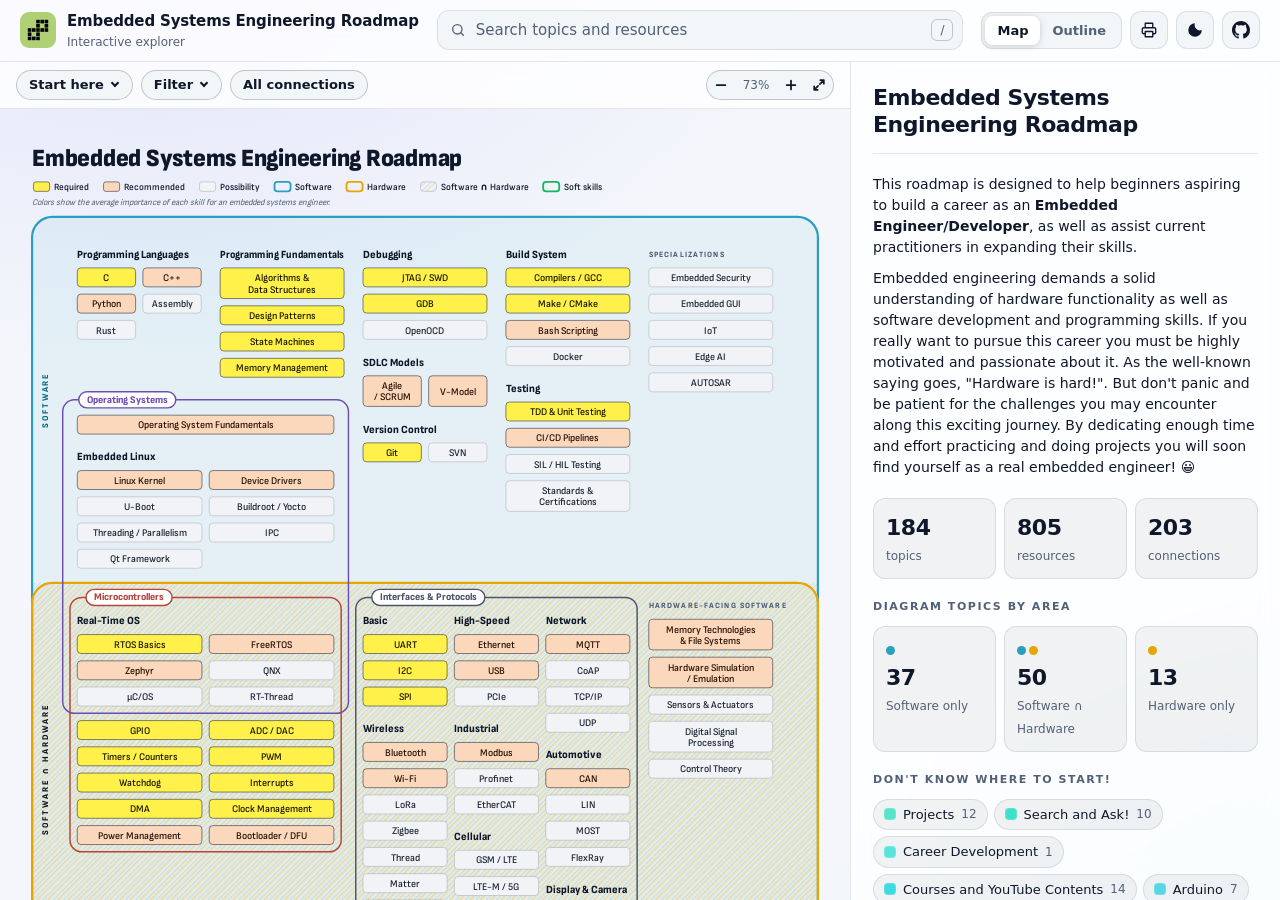
==== commit 9775dc5e: "fix(explorer): use the full "Embedded Systems Engineering Roadmap" title" ====
--- a/explorer/index.html
+++ b/explorer/index.html
@@ -4,7 +4,7 @@
   <meta charset="utf-8">
   <meta name="viewport" content="width=device-width, initial-scale=1">
   <meta http-equiv="Content-Security-Policy" content="default-src 'self'; script-src 'self'; style-src 'self'; font-src 'self'; img-src 'self' data:; connect-src 'self' https://raw.githubusercontent.com; base-uri 'none'; form-action 'none'; object-src 'none'">
-  <title>Embedded Engineering Roadmap · Explorer</title>
+  <title>Embedded Systems Engineering Roadmap · Explorer</title>
   <meta name="description" content="Interactive map of the Embedded Systems Engineering Roadmap: explore topics, how they connect, and their learning resources.">
   <link rel="icon" href="assets/logo.svg" type="image/svg+xml">
   <link rel="stylesheet" href="styles.css">
@@ -17,7 +17,7 @@
       <a class="brand" href="#/" aria-label="Roadmap overview">
         <img class="brand-mark" src="assets/logo.svg" alt="" width="36" height="36">
         <span class="brand-text">
-          <strong>Embedded Engineering Roadmap</strong>
+          <strong>Embedded Systems Engineering Roadmap</strong>
           <span>Interactive explorer</span>
         </span>
       </a>
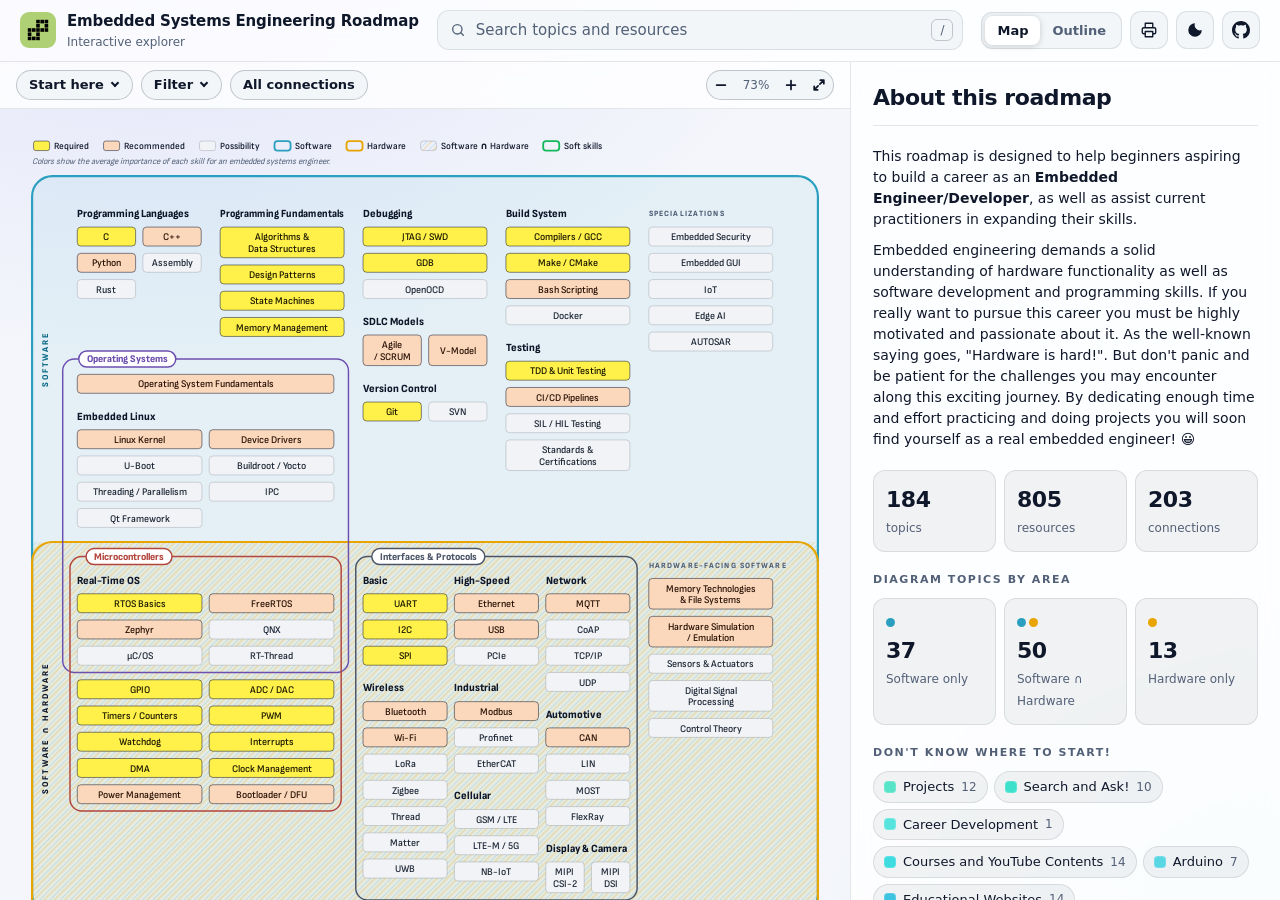
==== commit 4d4b0a30: "refactor(explorer): single TITLE constant; show the map title only in print/PDF/PNG" ====
--- a/explorer/index.html
+++ b/explorer/index.html
@@ -17,7 +17,7 @@
       <a class="brand" href="#/" aria-label="Roadmap overview">
         <img class="brand-mark" src="assets/logo.svg" alt="" width="36" height="36">
         <span class="brand-text">
-          <strong>Embedded Systems Engineering Roadmap</strong>
+          <strong id="brand-title"></strong>
           <span>Interactive explorer</span>
         </span>
       </a>
--- a/explorer/map.css
+++ b/explorer/map.css
@@ -226,6 +226,12 @@
   font-size: 34px;
   font-weight: 900;
   letter-spacing: -0.01em;
+}
+
+@media not print {
+  .page-title {
+    display: none;
+  }
 }
 
 .legend-text {
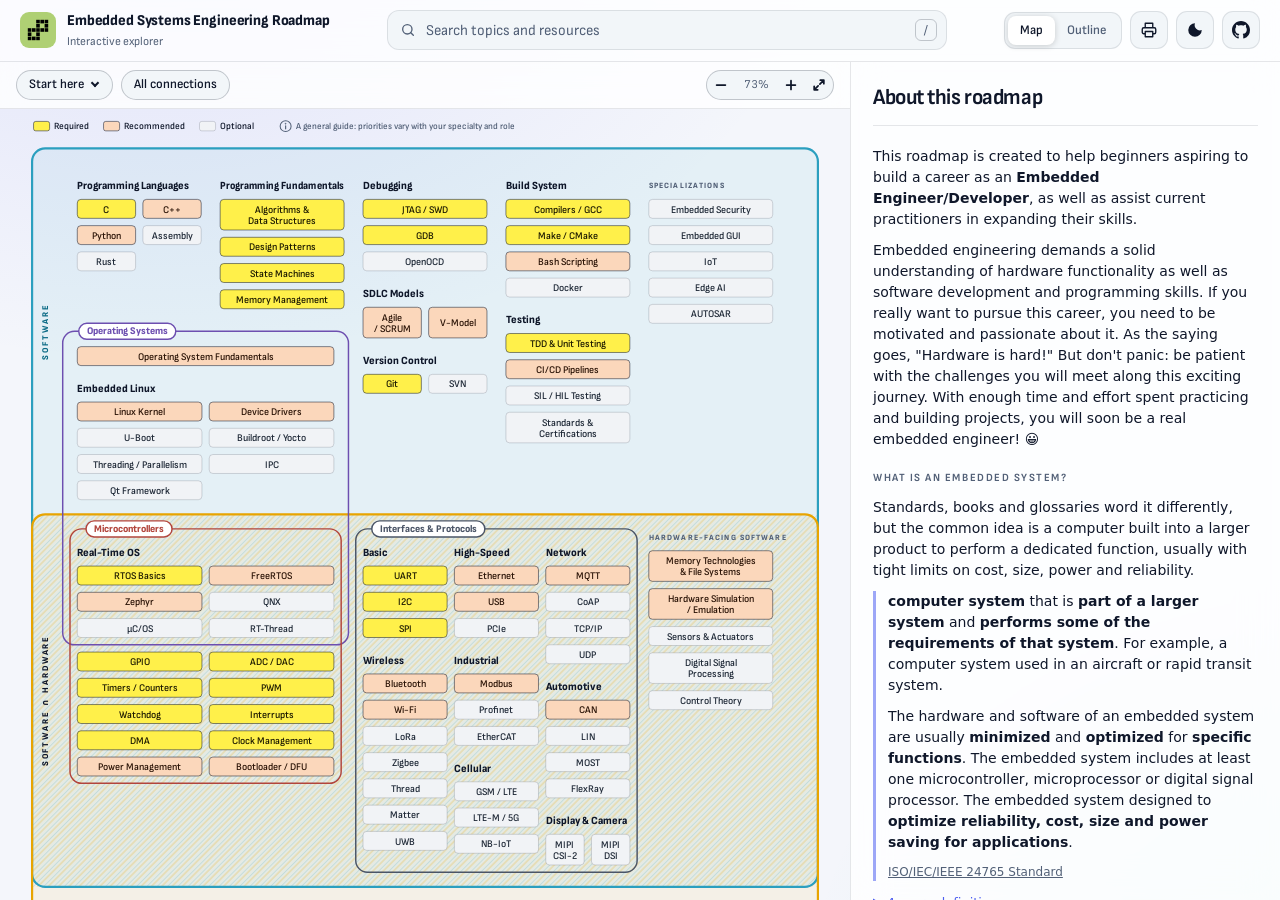
==== commit 9d83d84f: "chore: add Google Search Console verification tag" ====
--- a/explorer/index.html
+++ b/explorer/index.html
@@ -6,6 +6,7 @@
   <meta http-equiv="Content-Security-Policy" content="default-src 'self'; script-src 'self'; style-src 'self'; font-src 'self'; img-src 'self' data:; connect-src 'self' https://raw.githubusercontent.com; base-uri 'none'; form-action 'none'; object-src 'none'">
   <title>Embedded Systems Engineering Roadmap · Explorer</title>
   <meta name="description" content="Interactive map of the Embedded Systems Engineering Roadmap: explore topics, how they connect, and their learning resources.">
+  <meta name="google-site-verification" content="y5W2YH3fkl_7vDqWiUHVUK4hPvV7orvVwVRzIqTAgFc">
   <link rel="icon" href="assets/logo.svg" type="image/svg+xml">
   <link rel="stylesheet" href="styles.css">
   <link rel="stylesheet" href="map.css">
--- a/explorer/styles.css
+++ b/explorer/styles.css
@@ -108,7 +108,7 @@
 
 body {
   margin: 0;
-  font: 15px/1.5 var(--font);
+  font: 15px/1.5 var(--font-display);
   color: var(--text);
   background:
     radial-gradient(1100px 760px at 12% -12%, var(--glow-a), transparent 62%),
@@ -127,6 +127,18 @@
   color: inherit;
 }
 
+/* Labels, titles and controls use the roadmap's display face; longer text keeps the body face. */
+.desc,
+.res-note,
+.res-also,
+.why,
+.howto,
+.empty,
+.result-sub,
+.tip-hint {
+  font-family: var(--font);
+}
+
 :focus-visible {
   outline: 2px solid var(--accent);
   outline-offset: 2px;
@@ -172,6 +184,7 @@
 .brand-text strong {
   display: block;
   font-size: 15px;
+  font-weight: 800;
   letter-spacing: -0.01em;
 }
 
@@ -689,6 +702,33 @@
   padding-left: 20px;
 }
 
+.desc .quote {
+  margin: 0 0 12px;
+  padding-left: 12px;
+  border-left: 3px solid color-mix(in srgb, var(--accent) 55%, transparent);
+}
+
+.desc .quote blockquote {
+  margin: 0;
+}
+
+.desc .quote figcaption {
+  margin-top: 2px;
+  font-size: 12px;
+}
+
+.desc .quote figcaption a {
+  color: var(--muted);
+}
+
+.panel-section .more summary {
+  margin-bottom: 10px;
+  color: var(--accent);
+  font-family: var(--font);
+  font-size: 13px;
+  cursor: pointer;
+}
+
 .desc code {
   padding: 1px 5px;
   border-radius: 5px;
@@ -1008,32 +1048,6 @@
   border: 1px solid var(--border-strong);
   border-radius: 5px;
   font: 12px var(--font);
-}
-
-.credits {
-  display: grid;
-  grid-template-columns: 48px minmax(0, 1fr);
-  gap: 14px;
-  align-items: start;
-  color: var(--muted);
-  font-size: 13px;
-}
-
-.credits-logo {
-  border-radius: 10px;
-}
-
-.credits-body p {
-  margin: 0 0 4px;
-}
-
-.credits-body strong {
-  color: var(--text);
-}
-
-.credits-badge {
-  display: block;
-  margin-top: 8px;
 }
 
 .sheet-close {
@@ -1158,11 +1172,14 @@
   }
 }
 
-@media (max-width: 520px) {
+/* Below this width the title and the actions no longer fit one row, so the title goes. */
+@media (max-width: 720px) {
   .brand-text {
     display: none;
   }
-
+}
+
+@media (max-width: 520px) {
   .actions {
     gap: 6px;
   }
--- a/explorer/map.css
+++ b/explorer/map.css
@@ -59,9 +59,19 @@
   color: var(--bg);
 }
 
-.map-chip.clear {
-  border-style: dashed;
-  background: transparent;
+.filter-pill {
+  border-color: var(--accent);
+  background: color-mix(in srgb, var(--accent) 14%, var(--surface-2));
+}
+
+.pill-x {
+  margin-right: -3px;
+  color: var(--muted);
+  font-size: 11px;
+}
+
+.filter-pill:hover .pill-x {
+  color: var(--text);
 }
 
 .map-menu {
@@ -93,20 +103,8 @@
   transform: rotate(-135deg);
 }
 
-.map-menu[open] > .menu-button,
-.menu-button.active {
+.map-menu[open] > .menu-button {
   border-color: var(--accent);
-}
-
-.menu-count {
-  min-width: 18px;
-  padding: 0 5px;
-  border-radius: 999px;
-  background: var(--accent);
-  color: var(--bg);
-  font-size: 11px;
-  line-height: 18px;
-  text-align: center;
 }
 
 .map-menu-panel {
@@ -157,46 +155,11 @@
   text-align: center;
 }
 
-.menu-heading {
-  margin: 0;
-  color: var(--muted);
-  font-size: 11px;
-  font-weight: 700;
-  letter-spacing: 0.12em;
-  text-transform: uppercase;
-}
-
-.menu-chips {
-  display: flex;
-  flex-wrap: wrap;
-  gap: 6px;
-}
-
-.map-menu-panel .map-chip.clear {
-  justify-self: start;
-}
-
 .map-summary {
   margin-left: 4px;
   color: var(--muted);
   font-size: 12.5px;
 }
-
-.dot.both {
-  background: linear-gradient(90deg, var(--sw) 50%, var(--hw) 50%);
-}
-
-.imp-swatch {
-  display: inline-block;
-  width: 16px;
-  height: 11px;
-  border: 1px solid var(--box-edge);
-  border-radius: 3px;
-}
-
-.imp-swatch.required { background: var(--imp-required); }
-.imp-swatch.recommended { background: var(--imp-recommended); }
-.imp-swatch.possible { background: var(--imp-possible); border-color: var(--border-strong); }
 
 .map-canvas {
   position: relative;
@@ -240,21 +203,66 @@
   font-weight: 600;
 }
 
-.legend-note {
+.legend-caption {
   fill: var(--muted);
-  font-size: 12px;
-  font-style: italic;
+  font-size: 12.5px;
+  font-weight: 600;
+}
+
+.legend-info circle:first-child {
+  fill: none;
+  stroke: var(--muted);
+  stroke-width: 1.4;
+}
+
+.legend-info path {
+  fill: none;
+  stroke: var(--muted);
+  stroke-width: 1.6;
+  stroke-linecap: round;
+}
+
+.legend-info-dot {
+  fill: var(--muted);
+  stroke: var(--muted);
+  stroke-width: 1.2;
 }
 
 .legend-imp { stroke: var(--box-edge); stroke-width: 1; }
 .legend-imp.required { fill: var(--imp-required); }
 .legend-imp.recommended { fill: var(--imp-recommended); }
 .legend-imp.possible { fill: var(--imp-possible); stroke: var(--border-strong); }
-.legend-area { fill: none; stroke-width: 2.5; }
-.legend-area.sw { stroke: var(--sw); }
-.legend-area.hw { stroke: var(--hw); }
-.legend-area.ss { stroke: var(--ss); }
-.legend-hatch { fill: url(#cross-hatch); stroke: var(--border-strong); }
+
+.legend-hit {
+  fill: transparent;
+}
+
+/* On screen the legend is the filter: each entry toggles a highlight. */
+@media not print {
+  .legend-item {
+    cursor: pointer;
+    outline: none;
+  }
+
+  .legend-item:hover .legend-hit {
+    fill: var(--chip-hover);
+  }
+
+  .legend-item:focus-visible .legend-hit {
+    stroke: var(--accent);
+    stroke-width: 2;
+  }
+
+  .legend-item[aria-pressed="true"] .legend-hit {
+    fill: color-mix(in srgb, var(--accent) 16%, transparent);
+    stroke: var(--accent);
+    stroke-width: 1.5;
+  }
+
+  .page-legend.filtering .legend-item:not([aria-pressed="true"]) {
+    opacity: 0.45;
+  }
+}
 
 .area-fill {
   stroke: none;
